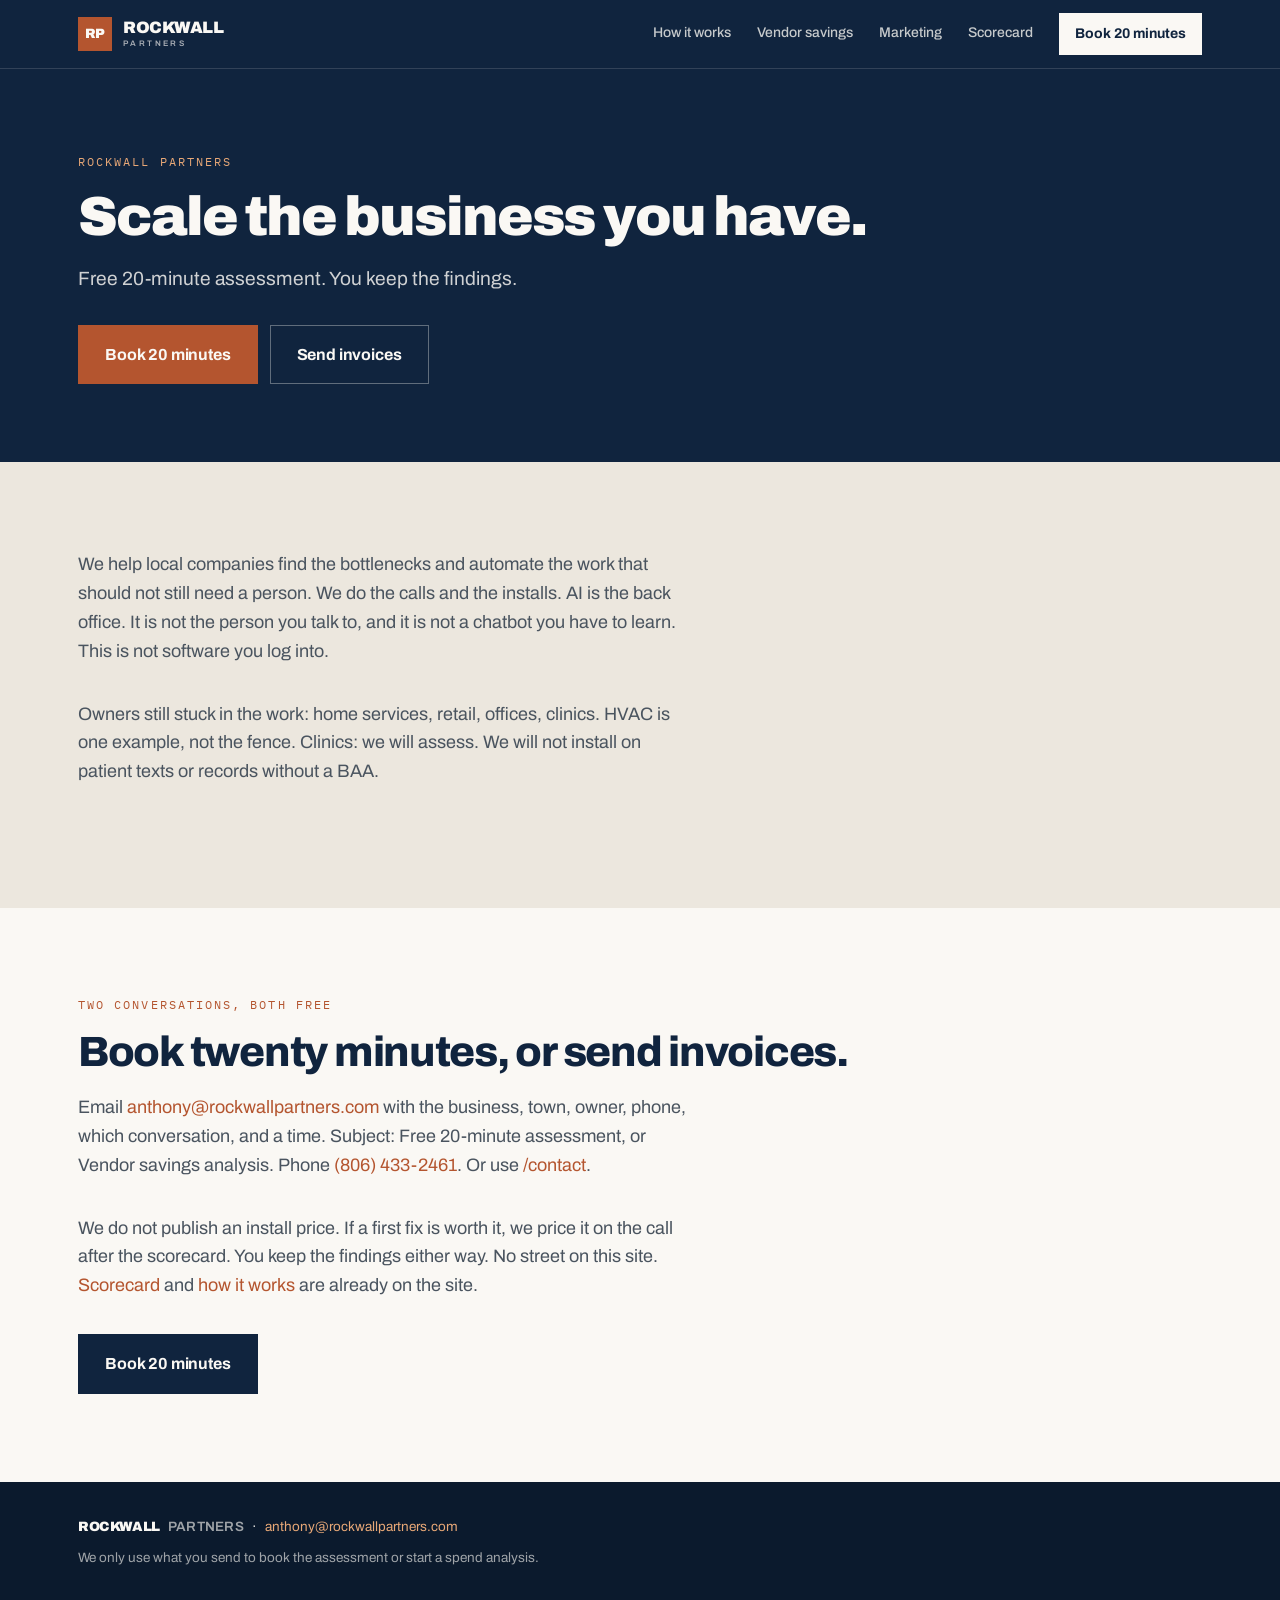
==== agents.html @ efd38eb5 "Sign public /agents: we-voice door copy, no prices, no street, off the customer nav." ====
<!DOCTYPE html>
<html lang="en">
<head>
  <meta charset="utf-8">
  <meta name="viewport" content="width=device-width, initial-scale=1">
  <meta name="author" content="Anthony Chapman">
  <meta name="theme-color" content="#10243E">
  <link rel="icon" href="favicon.svg" type="image/svg+xml">
  <link rel="icon" href="favicon-32.png" type="image/png" sizes="32x32">
  <link rel="apple-touch-icon" href="apple-touch-icon.png">

  <meta property="og:type" content="website">
  <meta property="og:site_name" content="Rockwall Partners">
  <meta property="og:image" content="https://rockwallpartners.com/og-image.png">
  <meta property="og:image:width" content="1200">
  <meta property="og:image:height" content="630">
  <meta property="og:locale" content="en_US">
  <meta name="twitter:card" content="summary_large_image">
  <meta name="twitter:image" content="https://rockwallpartners.com/og-image.png">

  <link rel="preconnect" href="https://fonts.googleapis.com">
  <link rel="preconnect" href="https://fonts.gstatic.com" crossorigin>
  <link href="https://fonts.googleapis.com/css2?family=Archivo:wght@400;500;600;700;800;900&family=IBM+Plex+Mono:wght@400;500;600&display=swap" rel="stylesheet">
  <link rel="stylesheet" href="styles.css">

  <title>Rockwall Partners — Scale the business you have</title>
  <meta name="description" content="Scale the business you have. Free 20-minute assessment. You keep the findings. We do the calls and the installs.">
  <link rel="canonical" href="https://rockwallpartners.com/agents">

  <meta property="og:url" content="https://rockwallpartners.com/agents">
  <meta property="og:title" content="Rockwall Partners — Scale the business you have">
  <meta property="og:description" content="Free 20-minute assessment. You keep the findings. We do the calls and the installs.">
  <meta name="twitter:title" content="Rockwall Partners — Scale the business you have">
  <meta name="twitter:description" content="Free 20-minute assessment. You keep the findings. We do the calls and the installs.">

  <script type="application/ld+json">
  {
    "@context": "https://schema.org",
    "@type": "ProfessionalService",
    "name": "Rockwall Partners",
    "url": "https://rockwallpartners.com",
    "email": "anthony@rockwallpartners.com",
    "telephone": "+1-806-433-2461",
    "description": "We help local companies scale the business they have. Free 20-minute assessment. You keep the findings.",
    "founder": { "@type": "Person", "name": "Anthony Chapman" },
    "areaServed": "North Texas"
  }
  </script>
</head>
<body>
  <a class="skip-link" href="#main">Skip to content</a>

  <header class="site-header">
    <div class="wrap header-inner">
      <a class="wordmark" href="index.html" aria-label="Rockwall Partners home">
        <span class="wordmark-lockup">
          <span class="wordmark-name">Rockwall</span>
          <span class="wordmark-ai">Partners</span>
        </span>
      </a>

      <button class="nav-toggle" type="button" aria-expanded="false" aria-controls="site-nav">
        <span class="nav-toggle-bars" aria-hidden="true"></span>
        <span class="visually-hidden">Menu</span>
      </button>

      <nav id="site-nav" class="site-nav" aria-label="Primary">
        <a href="how-it-works.html">How it works</a>
        <a href="vendor-savings.html">Vendor savings</a>
        <a href="marketing.html">Marketing</a>
        <a href="scorecard.html">Scorecard</a>
        <a href="contact.html">Book 20 minutes</a>
      </nav>
    </div>
  </header>

  <main id="main">
    <section class="hero" id="agents">
      <div class="wrap">
        <div class="hero-copy">
          <p class="kicker">Rockwall Partners</p>
          <h1>Scale the business you have.</h1>
          <p class="lede">Free 20-minute assessment. You keep the findings.</p>
          <div class="hero-actions">
            <a class="btn btn-primary" href="contact.html">Book 20 minutes</a>
            <a class="btn btn-ghost" href="vendor-savings.html">Send invoices</a>
          </div>
        </div>
      </div>
    </section>

    <section class="section">
      <div class="wrap">
        <p class="section-lead">We help local companies find the bottlenecks and automate the work that should not still need a person. We do the calls and the installs. AI is the back office. It is not the person you talk to, and it is not a chatbot you have to learn. This is not software you log into.</p>
        <p class="section-lead">Owners still stuck in the work: home services, retail, offices, clinics. HVAC is one example, not the fence. Clinics: we will assess. We will not install on patient texts or records without a BAA.</p>
      </div>
    </section>

    <section class="section">
      <div class="wrap">
        <p class="kicker">Two conversations, both free</p>
        <h2>Book twenty minutes, or send invoices.</h2>
        <p class="section-lead">Email <a href="mailto:anthony@rockwallpartners.com">anthony@rockwallpartners.com</a> with the business, town, owner, phone, which conversation, and a time. Subject: Free 20-minute assessment, or Vendor savings analysis. Phone <a href="tel:+18064332461">(806) 433-2461</a>. Or use <a href="contact.html">/contact</a>.</p>
        <p class="section-lead">We do not publish an install price. If a first fix is worth it, we price it on the call after the scorecard. You keep the findings either way. No street on this site. <a href="scorecard.html">Scorecard</a> and <a href="how-it-works.html">how it works</a> are already on the site.</p>
        <div class="hero-actions">
          <a class="btn btn-primary" href="contact.html">Book 20 minutes</a>
        </div>
      </div>
    </section>
  </main>

  <footer class="site-footer">
    <div class="wrap footer-inner">
      <p class="footer-brand"><span class="wordmark-name">Rockwall</span><span class="wordmark-ai">Partners</span> · <a href="mailto:anthony@rockwallpartners.com">anthony@rockwallpartners.com</a></p>
      <p class="privacy">We only use what you send to book the assessment or start a spend analysis.</p>
    </div>
  </footer>

  <script src="script.js"></script>

</body>
</html>
---- styles.css ----
/* Rockwall Partners — 2026 refresh
   Navy #10243E / clay #B4552F / warm paper #FAF8F4. Archivo + IBM Plex Mono. */

:root {
  --navy: #10243E;
  --navy-deep: #0B1A2D;
  --navy-lift: #16304F;
  --clay: #B4552F;
  --clay-bright: #C9683F;
  --clay-soft: #E8A877;
  --paper: #FAF8F4;
  --paper-card: #FFFEFB;
  --paper-deep: #ECE7DE;
  --line: #E1DACE;
  --ink: #10243E;
  --ink-soft: #4A545F;
  --ink-mute: #6B7480;
  --sans: Archivo, system-ui, -apple-system, "Segoe UI", sans-serif;
  --mono: "IBM Plex Mono", ui-monospace, SFMono-Regular, monospace;
  --wrap: 1180px;
}

* { box-sizing: border-box; }

html { scroll-behavior: smooth; -webkit-text-size-adjust: 100%; }

body {
  margin: 0;
  background: var(--paper);
  color: var(--ink);
  font-family: var(--sans);
  font-size: 17px;
  line-height: 1.6;
  -webkit-font-smoothing: antialiased;
  text-wrap: pretty;
}

img { max-width: 100%; height: auto; display: block; }

a { color: var(--clay); text-decoration: none; }
a:hover { color: var(--navy); }

h1, h2, h3 { font-weight: 800; letter-spacing: -0.03em; line-height: 1.06; margin: 0 0 18px; text-wrap: balance; }
h1 { font-size: clamp(33px, 4.3vw, 60px); font-weight: 900; letter-spacing: -0.038em; }
h2 { font-size: clamp(28px, 3.3vw, 44px); }
h3 { font-size: 20px; letter-spacing: -0.02em; margin-bottom: 8px; }
p { margin: 0 0 16px; }

.wrap { max-width: var(--wrap); margin: 0 auto; padding: 0 28px; }
.wrap.narrow { max-width: 860px; }

.skip-link {
  position: absolute; left: -9999px; top: 0;
  background: var(--paper); color: var(--navy); padding: 12px 18px; z-index: 100;
}
.skip-link:focus { left: 12px; top: 12px; }

.visually-hidden {
  position: absolute; width: 1px; height: 1px; overflow: hidden;
  clip: rect(0 0 0 0); white-space: nowrap;
}

:focus-visible { outline: 2px solid var(--clay); outline-offset: 3px; }

/* ---------- header ---------- */

.site-header {
  position: sticky; top: 0; z-index: 40;
  background: var(--navy);
  border-bottom: 1px solid rgba(250, 248, 244, 0.14);
}

.header-inner {
  display: flex; align-items: center; gap: 12px 28px;
  padding-top: 13px; padding-bottom: 13px;
}

.wordmark { display: flex; align-items: center; gap: 11px; color: var(--paper); }
.wordmark-lockup { display: flex; flex-direction: column; justify-content: center; }
.wordmark::before {
  content: "RP";
  width: 34px; height: 34px; flex: none;
  background: var(--clay); color: var(--paper);
  display: flex; align-items: center; justify-content: center;
  font-weight: 900; font-size: 13.5px; letter-spacing: -0.02em;
}
.wordmark-name {
  display: block; font-weight: 900; font-size: 16.5px;
  line-height: 1; letter-spacing: -0.03em; text-transform: uppercase;
}
.wordmark-ai {
  display: block; font-weight: 600; font-size: 8px; line-height: 1;
  letter-spacing: 0.3em; text-transform: uppercase;
  color: rgba(250, 248, 244, 0.66); margin-top: 3px;
}
.wordmark:hover { color: var(--paper); }
.wordmark:hover::before { background: var(--clay-bright); }

.site-nav { display: flex; flex-wrap: wrap; gap: 12px 26px; align-items: center; margin-left: auto; }
.site-nav a {
  font-size: 14px; font-weight: 500; color: rgba(250, 248, 244, 0.78);
  padding: 6px 0; border-bottom: 2px solid transparent;
}
.site-nav a:hover { color: var(--paper); border-bottom-color: var(--clay); }
.site-nav a[aria-current="page"] { color: var(--paper); border-bottom-color: var(--clay); }
.site-nav a:last-child {
  background: var(--paper); color: var(--navy); font-weight: 700;
  padding: 10px 16px; border-bottom: 0;
}
.site-nav a:last-child:hover { background: var(--clay); color: var(--paper); }

.nav-toggle {
  display: none; margin-left: auto; background: none; border: 1px solid rgba(250,248,244,0.3);
  width: 44px; height: 44px; cursor: pointer; position: relative;
}
.nav-toggle-bars, .nav-toggle-bars::before, .nav-toggle-bars::after {
  position: absolute; left: 11px; width: 20px; height: 2px; background: var(--paper); content: "";
}
.nav-toggle-bars { top: 21px; }
.nav-toggle-bars::before { top: -6px; }
.nav-toggle-bars::after { top: 6px; }

/* ---------- shared blocks ---------- */

.kicker {
  font-family: var(--mono); font-size: 11.5px; letter-spacing: 0.18em;
  text-transform: uppercase; color: var(--clay); margin: 0 0 16px;
}

.section { padding: 88px 0; }
.section:nth-of-type(even) { background: var(--paper-deep); }
.section-lead { font-size: 18px; line-height: 1.6; color: var(--ink-soft); max-width: 62ch; margin-bottom: 34px; }

.hero { background: var(--navy); color: var(--paper); padding: 84px 0 78px; }
.hero .kicker { color: var(--clay-soft); }
.hero h1 { max-width: 22ch; }
.hero .lede { font-size: clamp(17px, 1.5vw, 20px); color: rgba(250,248,244,0.82); max-width: 52ch; }
.hero-grid {
  display: grid; grid-template-columns: repeat(auto-fit, minmax(min(100%, 380px), 1fr));
  gap: 48px; align-items: start;
}
.hero-copy { min-width: 0; }
.hero-actions { display: flex; flex-wrap: wrap; gap: 12px; margin-top: 30px; }

.btn {
  display: inline-block; font-family: var(--sans); font-size: 16px; font-weight: 700;
  padding: 16px 26px; border: 1px solid transparent; cursor: pointer; letter-spacing: -0.01em;
}
.btn-primary { background: var(--clay); color: var(--paper); }
.btn-primary:hover { background: var(--clay-bright); color: var(--paper); }
.btn-ghost { border-color: rgba(250,248,244,0.34); color: var(--paper); background: none; }
.btn-ghost:hover { border-color: var(--paper); background: rgba(250,248,244,0.08); color: var(--paper); }
.section .btn-ghost, .keep-page .btn-ghost { border-color: #C9C1B4; color: var(--navy); }
.section .btn-ghost:hover { background: rgba(16,36,62,0.05); color: var(--navy); }
.section .btn-primary { background: var(--navy); color: var(--paper); }
.section .btn-primary:hover { background: var(--clay); }

.text-link { font-weight: 600; border-bottom: 1px solid currentColor; }

/* hero scorecard teaser */
.scorecard {
  background: var(--paper); color: var(--navy);
  border-left: 4px solid var(--clay); padding: 28px 26px; min-width: 0;
}
.scorecard-label {
  font-family: var(--mono); font-size: 10.5px; letter-spacing: 0.14em;
  text-transform: uppercase; color: var(--clay); margin: 0 0 8px;
}
.scorecard-title { font-size: 27px; margin-bottom: 10px; }
.scorecard-sub { font-size: 15px; color: var(--ink-soft); }
.scorecard-list { list-style: none; margin: 20px 0 0; padding: 0; display: grid; gap: 1px; background: var(--line); }
.scorecard-list li {
  background: var(--paper-card); padding: 13px 14px; display: flex; gap: 12px;
  align-items: center; font-weight: 600; font-size: 15.5px;
}
.scorecard-list span { font-family: var(--mono); font-size: 12px; color: var(--clay); font-weight: 400; }

/* card grids */
.trade-grid {
  list-style: none; margin: 0; padding: 0;
  display: grid; grid-template-columns: repeat(auto-fit, minmax(min(100%, 250px), 1fr)); gap: 20px;
}
.trade-grid li { background: var(--paper-card); border: 1px solid var(--line); padding: 26px 24px; }
.trade-grid li:hover { border-color: var(--clay); }
.trade-grid p { font-size: 15.5px; color: var(--ink-soft); margin: 0; }
.trade-grid p + p { margin-top: 14px; }
.trade-icon { width: 34px; height: 34px; color: var(--clay); margin-bottom: 14px; }
.cta-grid li { border-top: 3px solid var(--navy); }
.cta-grid li:hover { border-top-color: var(--clay); }

/* steps */
.steps, .bottleneck-list { list-style: none; margin: 0; padding: 0; display: grid; gap: 20px; }
.steps { grid-template-columns: repeat(auto-fit, minmax(min(100%, 250px), 1fr)); }
.steps li { border-top: 3px solid var(--navy); padding-top: 20px; }
.steps li:last-child { border-top-color: var(--clay); }
.steps p { font-size: 15.5px; color: var(--ink-soft); margin: 0; }
.step-num {
  font-family: var(--mono); font-size: 12px; letter-spacing: 0.14em;
  color: var(--clay); display: block; margin-bottom: 10px;
}
.bottleneck-list li {
  display: flex; gap: 20px; align-items: baseline;
  border-top: 1px solid var(--line); padding-top: 20px;
}
.bottleneck-num { font-family: var(--mono); font-size: 30px; color: #CFC7B9; line-height: 1; }
.bottleneck-list p { font-size: 16px; color: var(--ink-soft); margin: 0; max-width: 68ch; }

/* proof strip */
.proof-strip {
  list-style: none; margin: 0; padding: 0;
  display: grid; grid-template-columns: repeat(auto-fit, minmax(min(100%, 210px), 1fr)); gap: 1px;
}
.proof-strip li {
  background: var(--paper-card); border: 1px solid var(--line);
  padding: 24px 22px; font-size: 15px; color: var(--ink-soft);
}
.proof-strip strong {
  display: block; font-family: var(--mono); font-weight: 500; font-size: 30px;
  color: var(--navy); letter-spacing: -0.02em; margin-bottom: 8px;
}

/* accordions */
.accordion-grid {
  display: grid; grid-template-columns: repeat(auto-fit, minmax(min(100%, 300px), 1fr));
  gap: 12px; margin-bottom: 26px;
}
.accordion-item { background: var(--paper-card); border: 1px solid var(--line); }
.accordion-item[open] { border-color: var(--clay); }
.accordion-item summary {
  cursor: pointer; padding: 17px 20px; font-weight: 700; font-size: 16.5px;
  letter-spacing: -0.015em; list-style: none; display: flex; gap: 12px; align-items: baseline;
}
.accordion-item summary::-webkit-details-marker { display: none; }
.accordion-item summary::after {
  content: "+"; margin-left: auto; font-family: var(--mono); font-weight: 400;
  color: var(--clay); font-size: 18px;
}
.accordion-item[open] summary::after { content: "–"; }
.accordion-item summary .step-num { margin: 0; }
.accordion-body { padding: 0 20px 18px; }
.accordion-body p, .accordion-body li { font-size: 15.5px; color: var(--ink-soft); }
.accordion-body p:last-child { margin-bottom: 0; }
.accordion-item-block { max-width: 760px; }
.cat-vendors { font-weight: 600; color: var(--navy) !important; }
.cat-band { font-family: var(--mono); font-size: 13.5px !important; }
.after-list, .footnotes { margin: 0; padding-left: 20px; }
.after-list li, .footnotes li { margin-bottom: 8px; }
.after-list { list-style: none; padding-left: 0; }
.legal-note { font-size: 13.5px; line-height: 1.55; color: var(--ink-mute); max-width: 90ch; margin-top: 26px; }

/* scorecard sheets */
.scorecard-sheet, .keep-sheet {
  background: var(--paper-card); border: 1px solid #D8D1C5;
  box-shadow: 0 22px 54px -34px rgba(16,36,62,0.45);
  padding: 0 0 26px; margin-top: 8px;
}
.sheet-head {
  display: flex; flex-wrap: wrap; gap: 10px 24px; justify-content: space-between;
  align-items: center; background: var(--navy); color: var(--paper); padding: 18px 26px;
}
.sheet-head p { margin: 0; }
.sheet-kicker { font-weight: 700; font-size: 15px; }
.sheet-keep {
  font-family: var(--mono); font-size: 11px; letter-spacing: 0.1em;
  text-transform: uppercase; color: rgba(250,248,244,0.66);
}
.sheet-meta {
  display: grid; grid-template-columns: repeat(auto-fit, minmax(120px, 1fr));
  gap: 16px; padding: 24px 26px; border-bottom: 1px solid #EDE7DC;
}
.sheet-meta p { margin: 0; border-bottom: 1px solid #CFC8BB; padding-bottom: 26px; }
.sheet-meta span {
  font-family: var(--mono); font-size: 10.5px; letter-spacing: 0.1em;
  text-transform: uppercase; color: #9A9287;
}
.sheet-label {
  font-family: var(--mono); font-size: 11px; letter-spacing: 0.12em; text-transform: uppercase;
  color: var(--clay); margin: 24px 26px 12px;
}
.sheet-chips { list-style: none; display: flex; flex-wrap: wrap; gap: 10px; margin: 0 26px; padding: 0; }
.sheet-chips li { border: 1px solid #CFC8BB; border-radius: 999px; padding: 8px 15px; font-size: 14.5px; }
.sheet-qs { margin: 0 26px; padding-left: 22px; columns: 2; column-gap: 34px; }
.sheet-qs li { font-size: 15px; color: #38424E; margin-bottom: 10px; break-inside: avoid; }
.sheet-ranks { list-style: none; margin: 0 26px; padding: 0; display: grid; gap: 10px; }
.sheet-ranks li {
  display: flex; flex-wrap: wrap; gap: 4px 14px; align-items: baseline;
  border-bottom: 1px dotted #CFC8BB; padding-bottom: 9px; font-size: 15.5px;
}
.sheet-ranks span { color: var(--ink-mute); font-size: 14px; }
.sheet-close {
  margin: 26px 26px 0; padding: 16px 20px; background: var(--navy); color: rgba(250,248,244,0.88);
  font-size: 14.5px; line-height: 1.55;
}
.keep-sheet { padding-bottom: 8px; }
.keep-meta, .keep-sheet h3, .keep-sheet p, .keep-sheet ul, .keep-sheet ol { margin-left: 26px; margin-right: 26px; }
.keep-sheet h3 { margin-top: 26px; font-size: 18.5px; }
.keep-sheet p, .keep-sheet li { font-size: 15.5px; color: var(--ink-soft); }
.keep-matrix, .keep-days { padding-left: 20px; }
.keep-matrix { list-style: none; padding-left: 0; }
.keep-matrix li { border-bottom: 1px dotted #D6CFC2; padding-bottom: 9px; margin-bottom: 9px; }
.keep-sheet strong, .keep-matrix strong { color: var(--navy); font-weight: 700; }

/* owner */
.owner { background: var(--paper-deep); }
.owner-grid {
  display: grid; grid-template-columns: repeat(auto-fit, minmax(min(100%, 300px), 1fr));
  gap: 48px; align-items: center;
}
.owner-portrait { margin: 0; min-width: 0; position: relative; }
.owner-portrait img { width: 100%; border: 1px solid #D9D2C6; }
.owner-portrait::after {
  content: "Fate, TX"; position: absolute; right: -14px; bottom: -14px;
  background: var(--clay); color: var(--paper); padding: 12px 16px;
  font-family: var(--mono); font-size: 11px; letter-spacing: 0.1em; text-transform: uppercase;
}
.owner-copy { min-width: 0; }
.owner-copy p { font-size: 17px; color: var(--ink-soft); max-width: 58ch; }
.owner-links { font-size: 15px; }

/* book / forms */
.book { background: var(--navy) !important; color: var(--paper); }
.book .kicker { color: var(--clay-soft); }
.book .section-lead, .book p { color: rgba(250,248,244,0.82); }
.book a { color: var(--clay-soft); }
.book a:hover { color: var(--paper); }
.book .btn-primary { background: var(--clay); color: var(--paper); }
.book .btn-primary:hover { background: var(--clay-bright); }
.book .btn-ghost { border-color: rgba(250,248,244,0.34); color: var(--paper); }
.book-grid {
  display: grid; grid-template-columns: repeat(auto-fit, minmax(min(100%, 340px), 1fr));
  gap: 48px; align-items: start;
}
.phone-link { font-weight: 800; font-size: 27px; letter-spacing: -0.03em; color: var(--paper) !important; }
.phone-link:hover { color: var(--clay-soft) !important; }

.book-form { background: var(--paper); color: var(--navy); padding: 30px; }
.book-form p, .book-form a { color: var(--ink-mute); }
.form-intro { font-size: 14.5px; margin-bottom: 20px; }
.book-form label {
  display: block; font-family: var(--mono); font-size: 10.5px; letter-spacing: 0.12em;
  text-transform: uppercase; color: #8C8579; margin: 14px 0 6px;
}
.book-form input, .book-form select {
  width: 100%; border: 1px solid #D5CEC2; background: var(--paper-card); padding: 12px;
  font-family: var(--sans); font-size: 15.5px; color: var(--navy);
}
.book-form input:focus, .book-form select:focus { outline: none; border-color: var(--clay); }
.book-form .btn-primary { width: 100%; margin-top: 22px; background: var(--navy); color: var(--paper); }
.book-form .btn-primary:hover { background: var(--clay); }
.form-note { font-size: 12.5px; margin: 14px 0 0; }

/* faq list */
.faq-list { margin: 0; }
.faq-list > div { border-top: 1px solid var(--line); padding: 20px 0; }
.faq-list dt { font-weight: 700; font-size: 19px; letter-spacing: -0.02em; margin-bottom: 7px; }
.faq-list dd { margin: 0; font-size: 16.5px; color: var(--ink-soft); max-width: 66ch; }

/* footer */
.site-footer { background: var(--navy-deep); color: rgba(250,248,244,0.62); padding: 34px 0; }
.footer-inner { display: grid; gap: 10px; }
.footer-inner p { margin: 0; font-size: 13.5px; line-height: 1.6; }
.footer-brand { color: var(--paper); display: flex; flex-wrap: wrap; gap: 8px; align-items: center; }
.footer-brand .wordmark-name { font-size: 13.5px; }
.footer-brand .wordmark-ai { font-size: 13.5px; letter-spacing: 0.02em; color: rgba(250,248,244,0.62); margin: 0; display: inline; }
.footer-brand a { color: var(--clay-soft); }
.privacy { max-width: 100ch; }

/* responsive */
@media (max-width: 820px) {
  .nav-toggle { display: block; }
  .site-nav {
    display: none; width: 100%; flex-direction: column; align-items: stretch;
    gap: 0; padding-top: 8px; order: 3;
  }
  .site-nav.is-open { display: flex; }
  .site-nav a { padding: 14px 0; border-bottom: 1px solid rgba(250,248,244,0.12); }
  .site-nav a:last-child { text-align: center; margin-top: 12px; }
  .section { padding: 64px 0; }
  .hero { padding: 56px 0 60px; }
  .sheet-qs { columns: 1; }
  .owner-portrait::after { right: 8px; bottom: -12px; }
}

@media print {
  .site-header, .site-footer, .hero, .book, .nav-toggle, .btn, .skip-link { display: none !important; }
  body { background: #fff; font-size: 11pt; }
  .section { padding: 0; background: #fff !important; }
  .scorecard-sheet, .keep-sheet { box-shadow: none; border-color: #999; break-inside: avoid; }
  .sheet-head { background: #fff; color: #000; border-bottom: 2px solid #000; }
  .sheet-keep, .sheet-label { color: #000; }
}


/* ---------- photo cards (who this is for) ---------- */

.trade-grid-photo {
  grid-template-columns: 1fr;
}
@media (min-width: 640px) {
  .trade-grid-photo { grid-template-columns: 1fr 1fr; }
}
@media (min-width: 1080px) {
  .trade-grid-photo { grid-template-columns: repeat(4, 1fr); }
}

.trade-grid-photo li {
  display: flex;
  flex-direction: column;
  padding: 0;
  overflow: hidden;
}
.trade-grid-photo li h3 { margin: 18px 20px 8px; }
.trade-grid-photo li p { margin: 0 20px 22px; flex: 1; }

.trade-media {
  display: block;
  margin: 0;
  width: 100%;
  aspect-ratio: 3 / 2;
  overflow: hidden;
  background: #1a2c44;
}
.trade-media img {
  display: block;
  width: 100%;
  height: 100%;
  object-fit: cover;
  object-position: center;
}
.trade-grid-photo li:nth-child(1) .trade-media img { object-position: 20% 50%; }
.trade-grid-photo li:nth-child(3) .trade-media img { object-position: 70% 40%; }
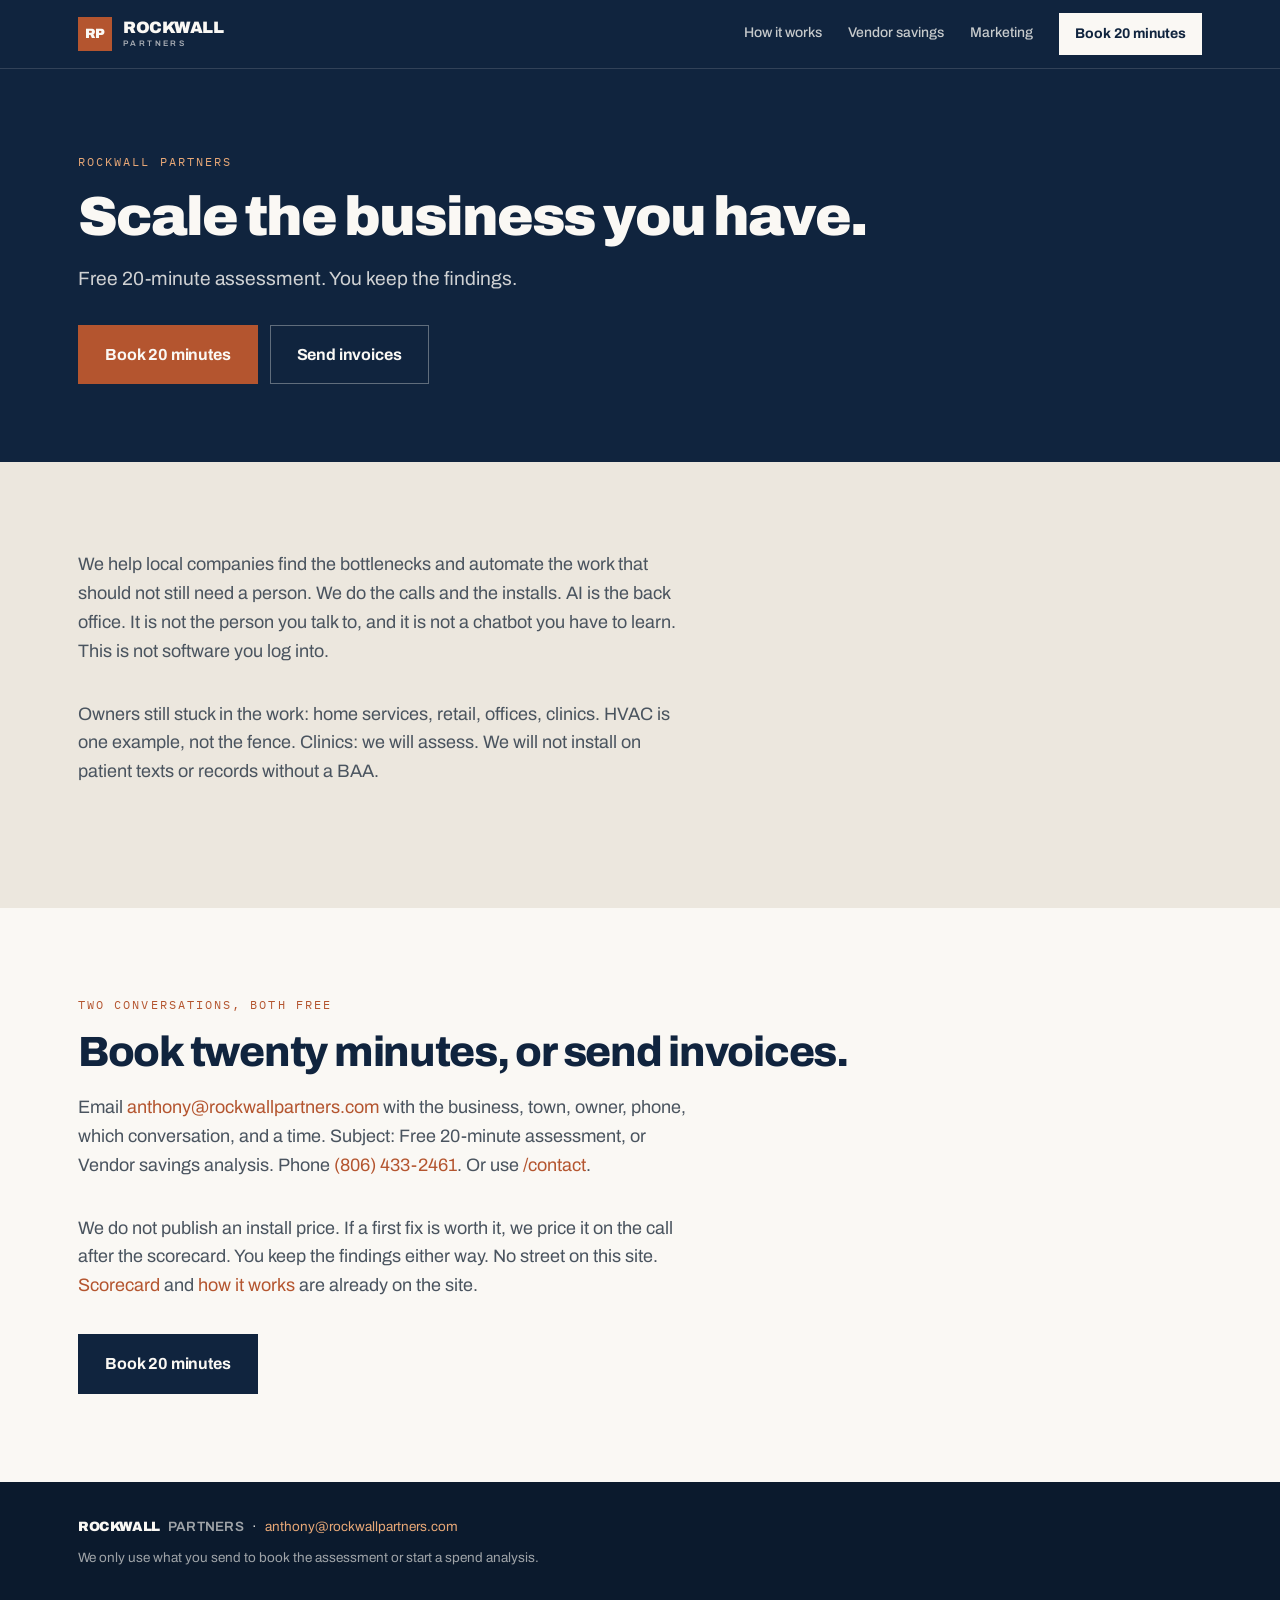
==== commit 5da5617d: "Take the public scorecard off the site. Redirect /scorecard home. Anthony ordered it: the live templ" ====
--- a/agents.html
+++ b/agents.html
@@ -68,7 +68,6 @@
         <a href="how-it-works.html">How it works</a>
         <a href="vendor-savings.html">Vendor savings</a>
         <a href="marketing.html">Marketing</a>
-        <a href="scorecard.html">Scorecard</a>
         <a href="contact.html">Book 20 minutes</a>
       </nav>
     </div>
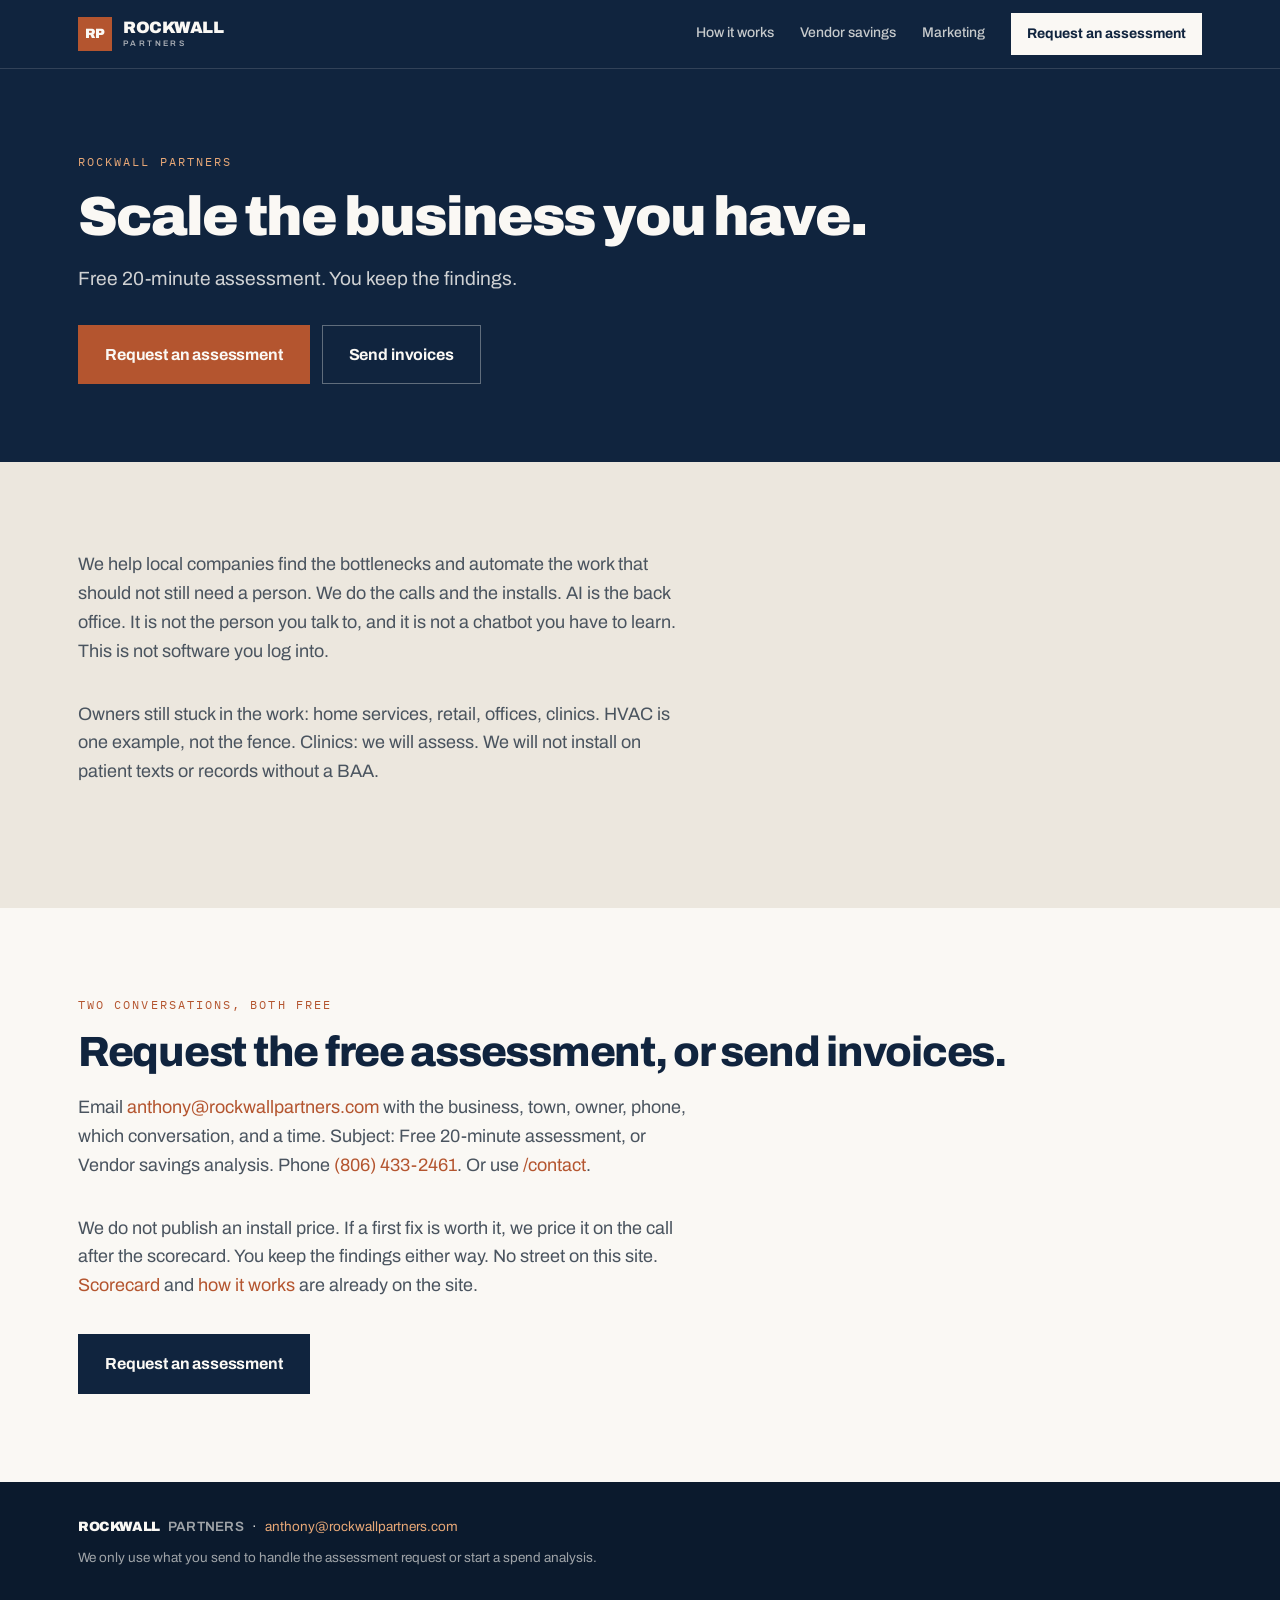
==== commit 87318f22: "Use request language for assessment CTA Co-Authored-By: Eli <agent+c8d8a5ffdae2@kylon.io>" ====
--- a/agents.html
+++ b/agents.html
@@ -68,7 +68,7 @@
         <a href="how-it-works.html">How it works</a>
         <a href="vendor-savings.html">Vendor savings</a>
         <a href="marketing.html">Marketing</a>
-        <a href="contact.html">Book 20 minutes</a>
+        <a href="contact.html">Request an assessment</a>
       </nav>
     </div>
   </header>
@@ -81,7 +81,7 @@
           <h1>Scale the business you have.</h1>
           <p class="lede">Free 20-minute assessment. You keep the findings.</p>
           <div class="hero-actions">
-            <a class="btn btn-primary" href="contact.html">Book 20 minutes</a>
+            <a class="btn btn-primary" href="contact.html">Request an assessment</a>
             <a class="btn btn-ghost" href="vendor-savings.html">Send invoices</a>
           </div>
         </div>
@@ -98,11 +98,11 @@
     <section class="section">
       <div class="wrap">
         <p class="kicker">Two conversations, both free</p>
-        <h2>Book twenty minutes, or send invoices.</h2>
+        <h2>Request the free assessment, or send invoices.</h2>
         <p class="section-lead">Email <a href="mailto:anthony@rockwallpartners.com">anthony@rockwallpartners.com</a> with the business, town, owner, phone, which conversation, and a time. Subject: Free 20-minute assessment, or Vendor savings analysis. Phone <a href="tel:+18064332461">(806) 433-2461</a>. Or use <a href="contact.html">/contact</a>.</p>
         <p class="section-lead">We do not publish an install price. If a first fix is worth it, we price it on the call after the scorecard. You keep the findings either way. No street on this site. <a href="scorecard.html">Scorecard</a> and <a href="how-it-works.html">how it works</a> are already on the site.</p>
         <div class="hero-actions">
-          <a class="btn btn-primary" href="contact.html">Book 20 minutes</a>
+          <a class="btn btn-primary" href="contact.html">Request an assessment</a>
         </div>
       </div>
     </section>
@@ -111,7 +111,7 @@
   <footer class="site-footer">
     <div class="wrap footer-inner">
       <p class="footer-brand"><span class="wordmark-name">Rockwall</span><span class="wordmark-ai">Partners</span> · <a href="mailto:anthony@rockwallpartners.com">anthony@rockwallpartners.com</a></p>
-      <p class="privacy">We only use what you send to book the assessment or start a spend analysis.</p>
+      <p class="privacy">We only use what you send to handle the assessment request or start a spend analysis.</p>
     </div>
   </footer>
 
